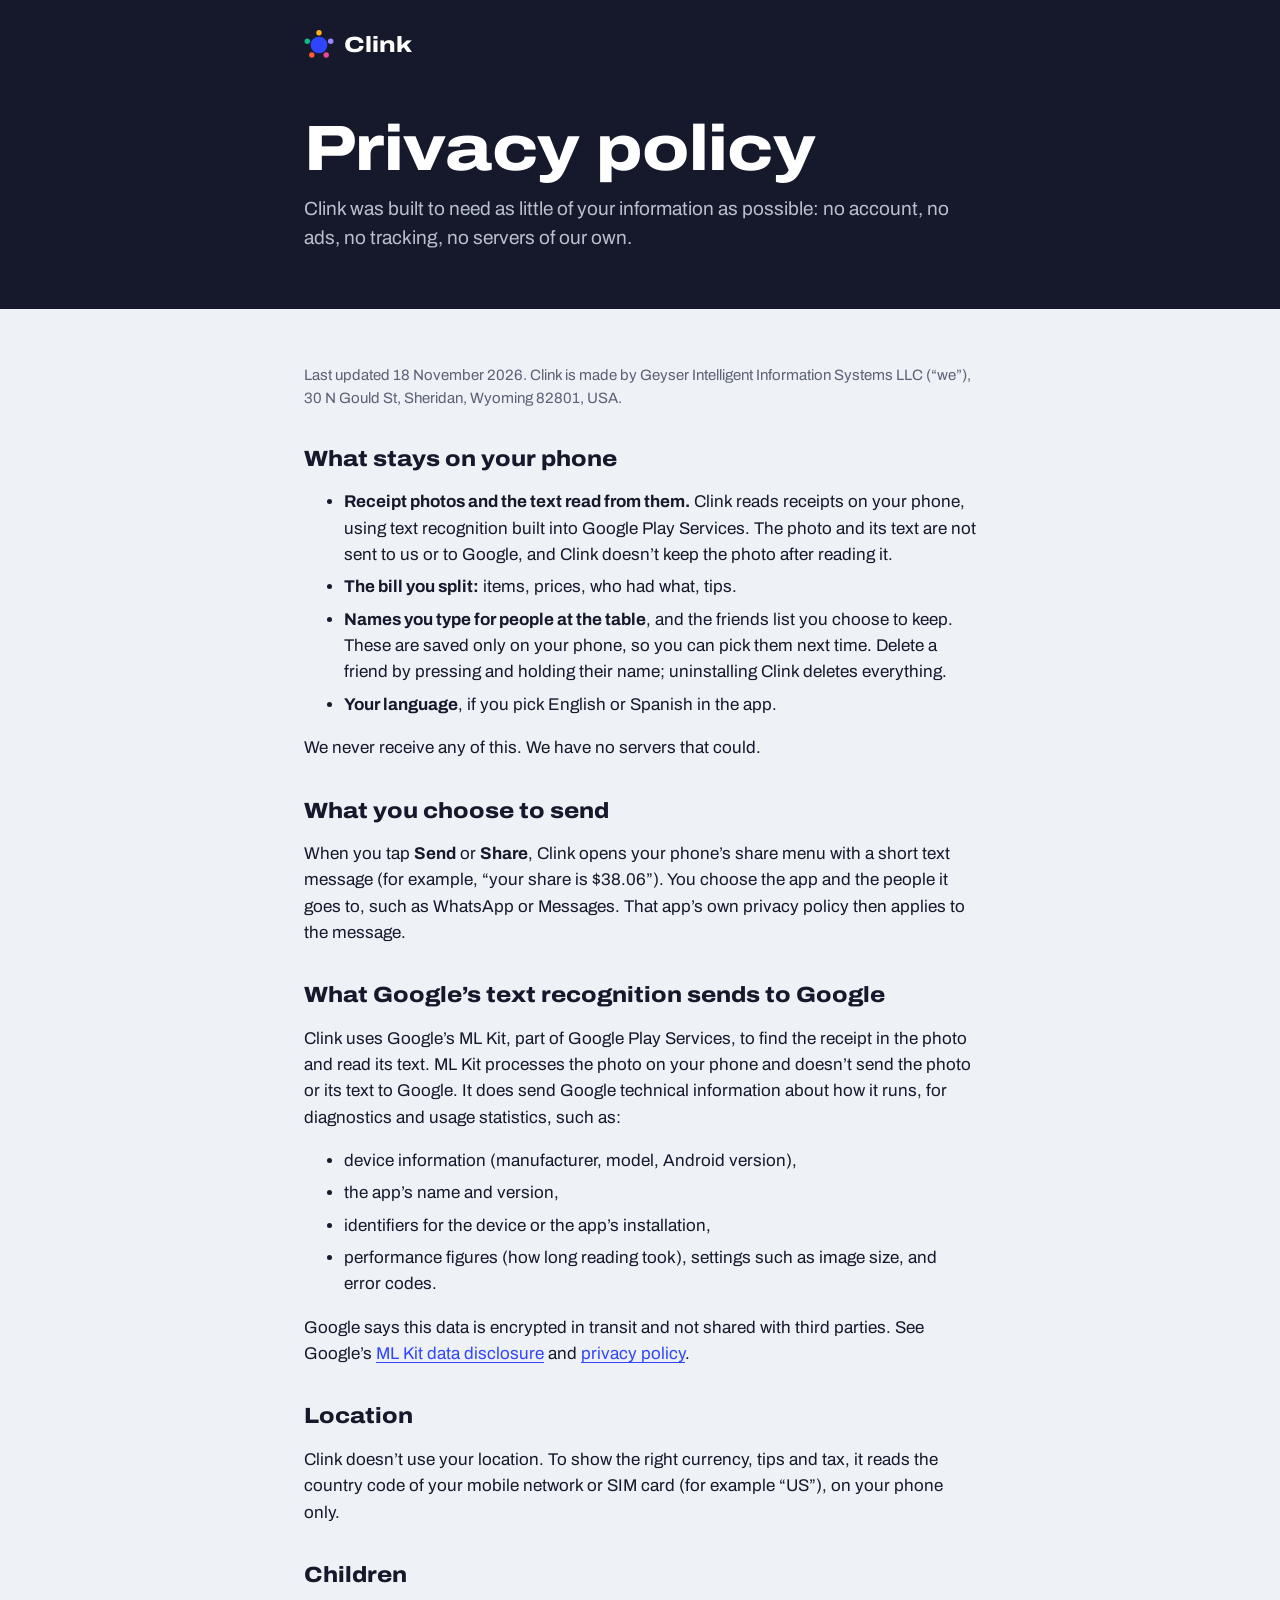
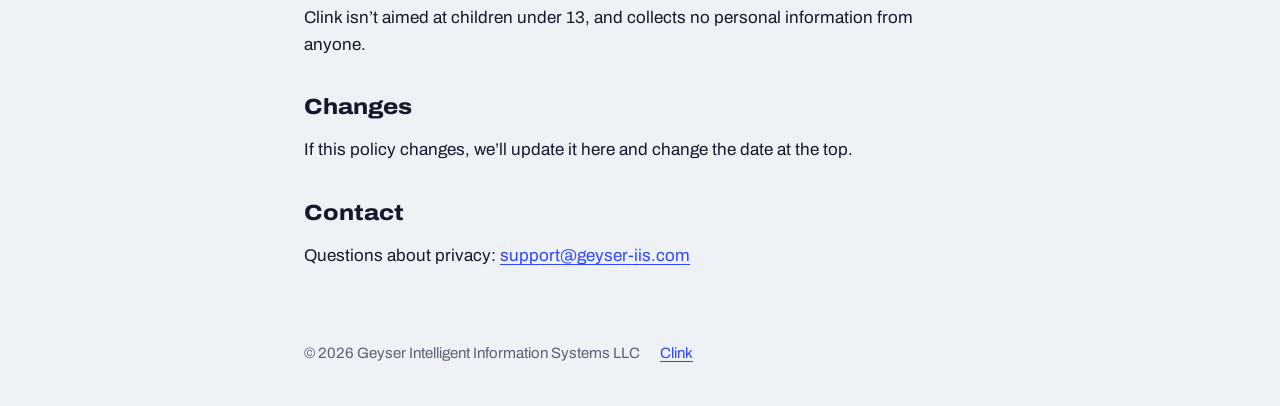
==== privacy/index.html @ e0a75e73 "Clink website and privacy policy Co-Authored-By: Claude Opus 5.5 <noreply@anthropic.com> Claude-Sess" ====
<!DOCTYPE html>
<html lang="en">
<head>
  <meta charset="utf-8">
  <meta name="viewport" content="width=device-width, initial-scale=1">
  <title>Clink privacy policy</title>
  <meta name="description" content="Clink keeps your bills on your phone: no account, no ads, no tracking, no servers of our own.">
  <link rel="icon" href="/mark.svg" type="image/svg+xml">
  <link rel="stylesheet" href="/style.css">
</head>
<body>
  <header class="top">
    <div class="wrap">
      <a class="brand" href="/"><img src="/mark.svg" alt=""> Clink</a>
      <h1>Privacy policy</h1>
      <p class="lede">Clink was built to need as little of your information as possible: no account, no ads, no tracking, no servers of our own.</p>
    </div>
  </header>

  <main class="policy">
    <div class="wrap">
      <p class="meta">Last updated 18 November 2026. Clink is made by Geyser Intelligent Information Systems LLC (“we”), 30 N Gould St, Sheridan, Wyoming 82801, USA.</p>

      <h2>What stays on your phone</h2>
      <ul>
        <li><strong>Receipt photos and the text read from them.</strong> Clink reads receipts on your phone, using text recognition built into Google Play Services. The photo and its text are not sent to us or to Google, and Clink doesn’t keep the photo after reading it.</li>
        <li><strong>The bill you split:</strong> items, prices, who had what, tips.</li>
        <li><strong>Names you type for people at the table</strong>, and the friends list you choose to keep. These are saved only on your phone, so you can pick them next time. Delete a friend by pressing and holding their name; uninstalling Clink deletes everything.</li>
        <li><strong>Your language</strong>, if you pick English or Spanish in the app.</li>
      </ul>
      <p>We never receive any of this. We have no servers that could.</p>

      <h2>What you choose to send</h2>
      <p>When you tap <strong>Send</strong> or <strong>Share</strong>, Clink opens your phone’s share menu with a short text message (for example, “your share is $38.06”). You choose the app and the people it goes to, such as WhatsApp or Messages. That app’s own privacy policy then applies to the message.</p>

      <h2>What Google’s text recognition sends to Google</h2>
      <p>Clink uses Google’s ML Kit, part of Google Play Services, to find the receipt in the photo and read its text. ML Kit processes the photo on your phone and doesn’t send the photo or its text to Google. It does send Google technical information about how it runs, for diagnostics and usage statistics, such as:</p>
      <ul>
        <li>device information (manufacturer, model, Android version),</li>
        <li>the app’s name and version,</li>
        <li>identifiers for the device or the app’s installation,</li>
        <li>performance figures (how long reading took), settings such as image size, and error codes.</li>
      </ul>
      <p>Google says this data is encrypted in transit and not shared with third parties. See Google’s <a href="https://developers.google.com/ml-kit/android-data-disclosure">ML Kit data disclosure</a> and <a href="https://policies.google.com/privacy">privacy policy</a>.</p>

      <h2>Location</h2>
      <p>Clink doesn’t use your location. To show the right currency, tips and tax, it reads the country code of your mobile network or SIM card (for example “US”), on your phone only.</p>

      <h2>Children</h2>
      <p>Clink isn’t aimed at children under 13, and collects no personal information from anyone.</p>

      <h2>Changes</h2>
      <p>If this policy changes, we’ll update it here and change the date at the top.</p>

      <h2>Contact</h2>
      <p>Questions about privacy: <a href="mailto:support@geyser-iis.com">support@geyser-iis.com</a></p>
    </div>
  </main>

  <footer>
    <div class="wrap">
      <span>© 2026 Geyser Intelligent Information Systems LLC</span>
      <a href="/">Clink</a>
    </div>
  </footer>
</body>
</html>
---- style.css ----
@font-face {
  font-family: Archivo;
  src: url("/fonts/Archivo-Variable.ttf") format("truetype");
  font-weight: 100 900;
  font-stretch: 62% 125%;
  font-display: swap;
}

:root {
  --ink: #15192b;
  --cobalt: #2f45ff;
  --porcelain: #eef1f5;
  --muted: #5b6175;
  --soft: #b9c0ce;
  --white: #fff;
}

* { box-sizing: border-box; }

body {
  margin: 0;
  font-family: Archivo, system-ui, sans-serif;
  font-size: 17px;
  line-height: 1.55;
  color: var(--ink);
  background: var(--porcelain);
}

a { color: var(--cobalt); text-underline-offset: 3px; }
a:focus-visible { outline: 3px solid var(--cobalt); outline-offset: 3px; border-radius: 4px; }

.wrap { max-width: 720px; margin: 0 auto; padding: 0 24px; }

header.top { background: var(--ink); color: var(--white); }
header.top .wrap { padding-top: 28px; padding-bottom: 56px; }
.brand {
  display: inline-flex; align-items: center; gap: 10px;
  color: var(--white); text-decoration: none;
  font-weight: 800; font-stretch: 125%; font-size: 22px;
}
.brand img { width: 30px; height: 30px; }

h1 {
  margin: 48px 0 12px;
  font-size: clamp(40px, 9vw, 64px);
  line-height: 1.02;
  font-weight: 800;
  font-stretch: 118%;
  letter-spacing: -0.01em;
}
.lede { margin: 0; max-width: 34em; font-size: 19px; color: var(--soft); }
.soon {
  display: inline-block; margin-top: 28px; padding: 12px 22px;
  border-radius: 999px; background: var(--cobalt); color: var(--white);
  font-weight: 700;
}

main .wrap { padding-top: 40px; padding-bottom: 48px; }

.facts { list-style: none; margin: 0; padding: 0; display: grid; gap: 12px; }
.facts li { background: var(--white); border-radius: 20px; padding: 18px 20px; }
.facts strong { display: block; font-size: 19px; font-stretch: 112%; }
.facts span { color: var(--muted); }

h2 { margin: 40px 0 8px; font-size: 26px; font-weight: 800; font-stretch: 112%; line-height: 1.2; }
.policy h2 { font-size: 22px; margin-top: 36px; }
.policy li { margin: 6px 0; }
.meta { color: var(--muted); font-size: 15px; }

footer { color: var(--muted); font-size: 15px; }
footer .wrap { padding-top: 8px; padding-bottom: 40px; display: flex; flex-wrap: wrap; gap: 8px 20px; }
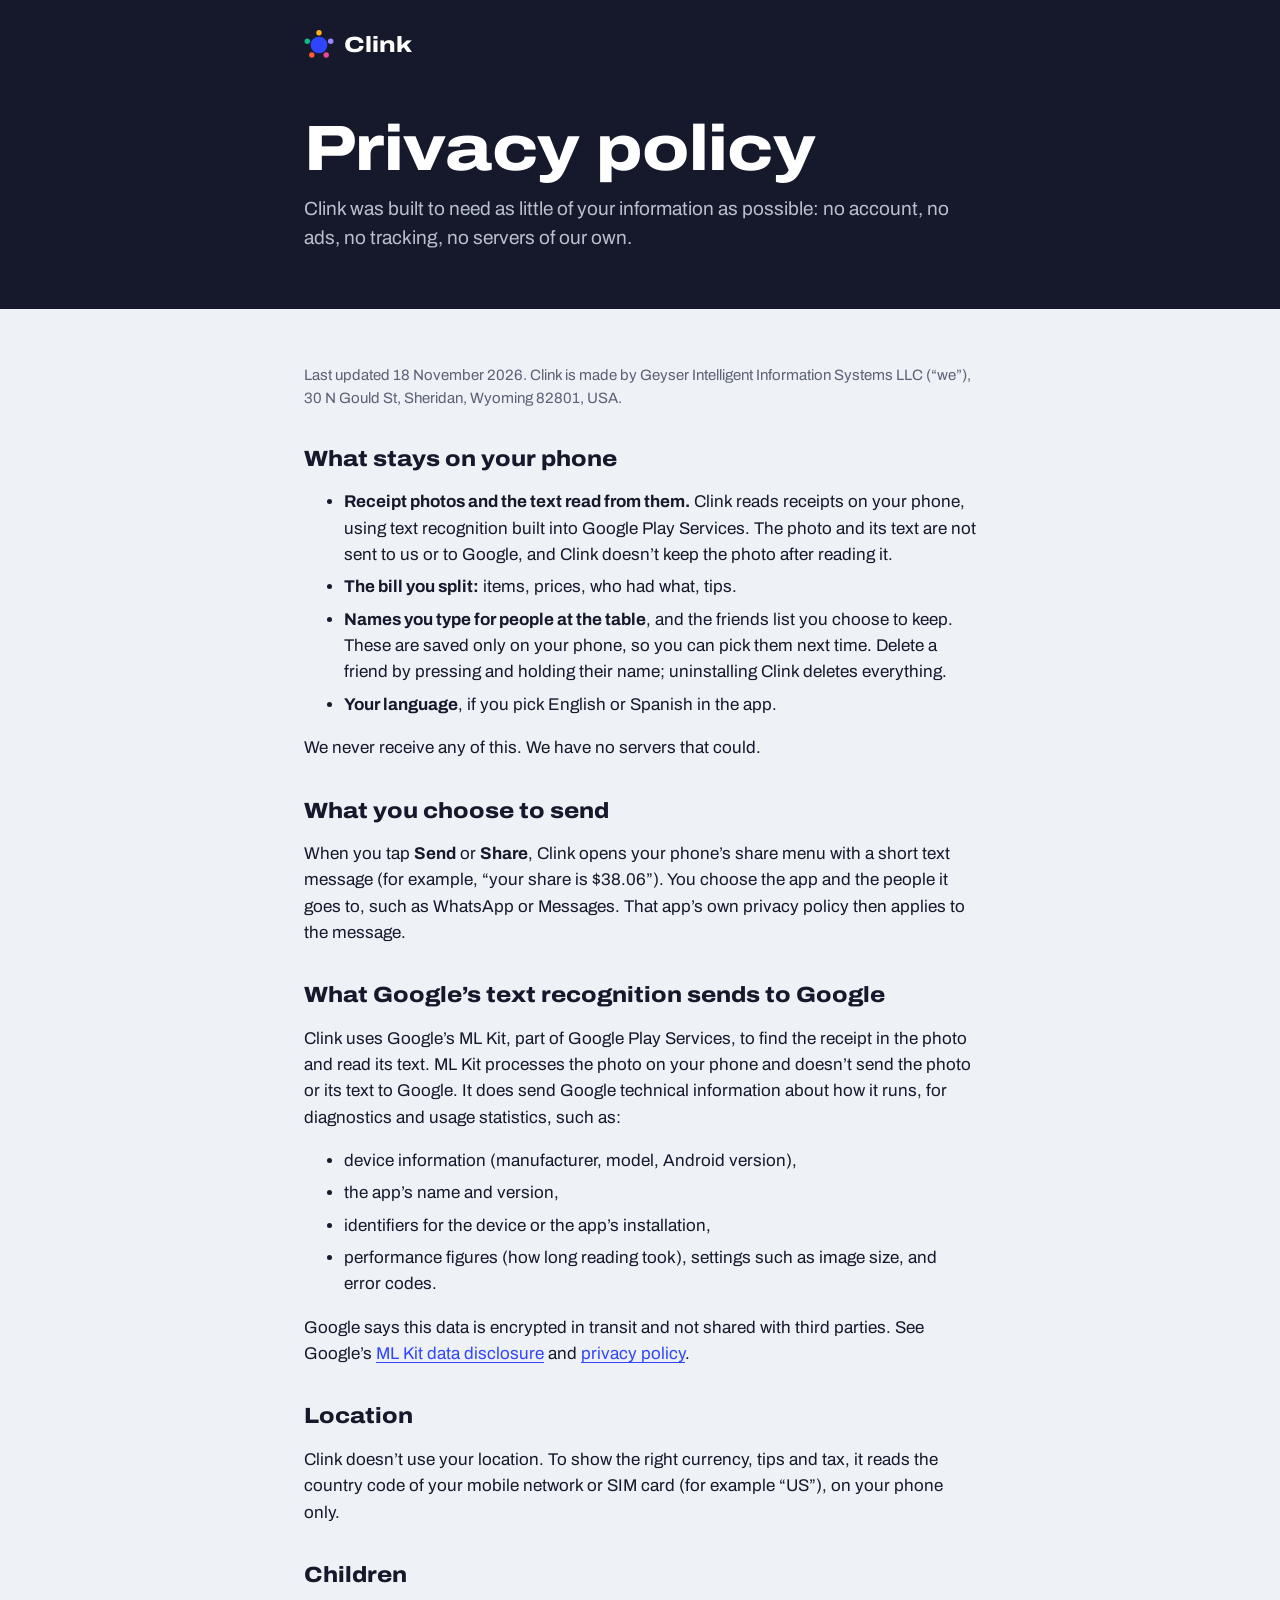
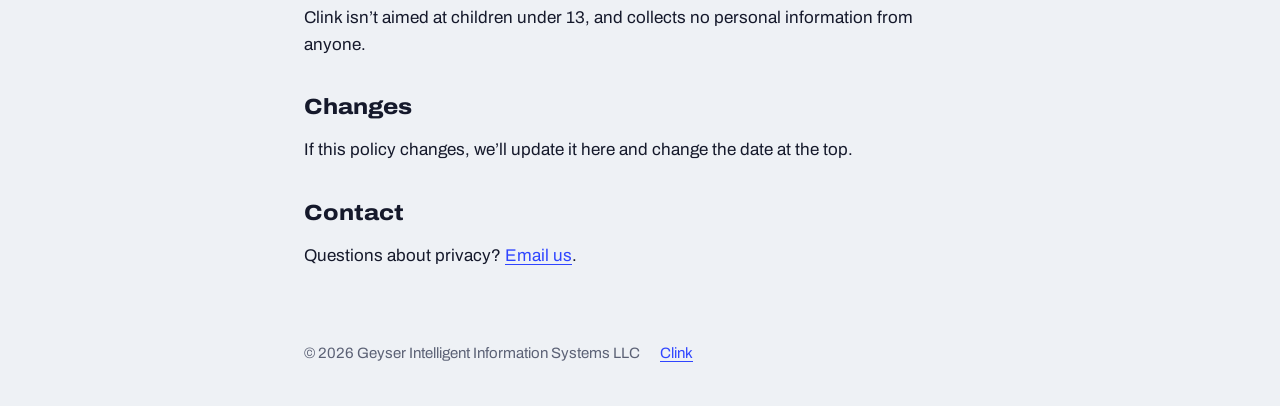
==== commit 3e7c8111: "Support: an 'Email us' link; the address isn't written in the page Co-Authored-By: Claude Opus 5.5 <" ====
--- a/privacy/index.html
+++ b/privacy/index.html
@@ -53,7 +53,7 @@
       <p>If this policy changes, we’ll update it here and change the date at the top.</p>
 
       <h2>Contact</h2>
-      <p>Questions about privacy: <a href="mailto:support@geyser-iis.com">support@geyser-iis.com</a></p>
+      <p>Questions about privacy? <a class="mail" href="/#support" data-user="support" data-domain="geyser-iis.com">Email us</a>.</p>
     </div>
   </main>
 
@@ -63,5 +63,9 @@
       <a href="/">Clink</a>
     </div>
   </footer>
+  <script>
+    // The address is put together here, so it isn't in the page for spam robots to collect.
+    for (const a of document.querySelectorAll("a.mail")) a.href = "mailto:" + a.dataset.user + "@" + a.dataset.domain;
+  </script>
 </body>
 </html>
